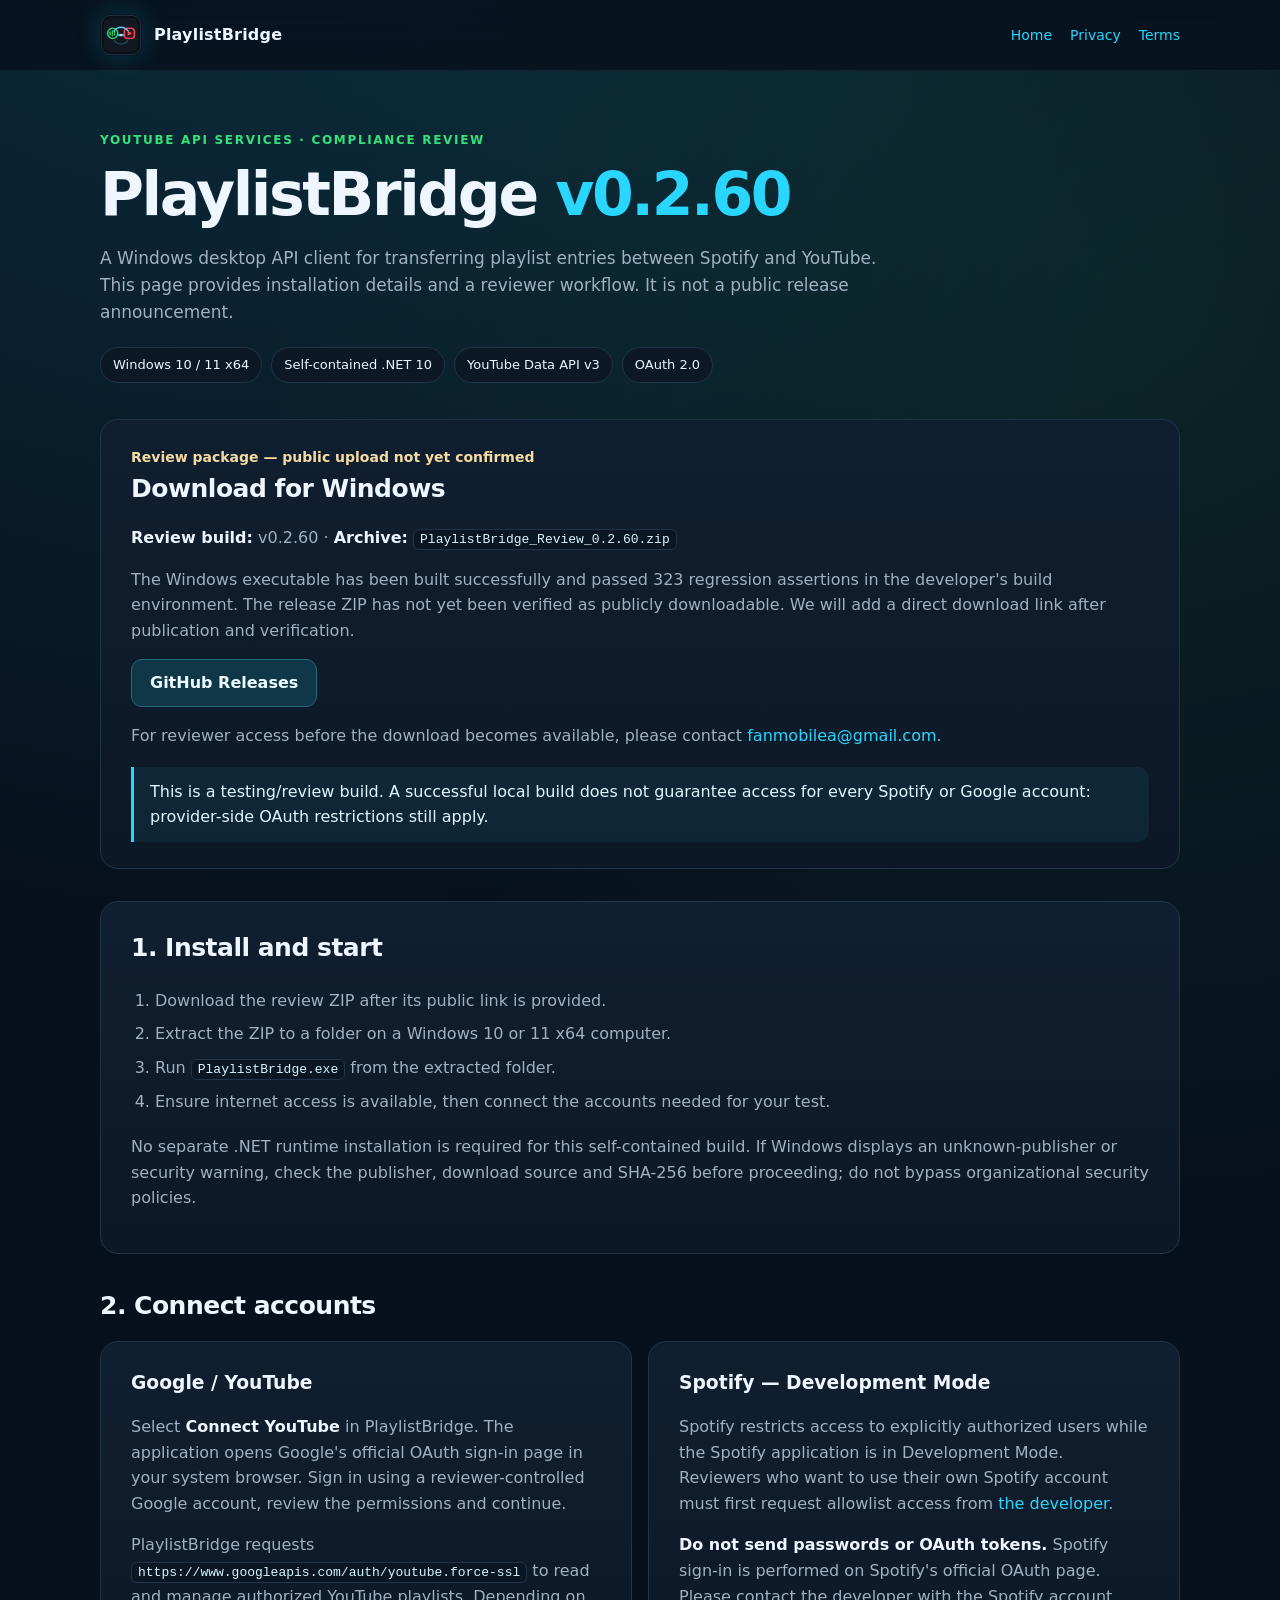
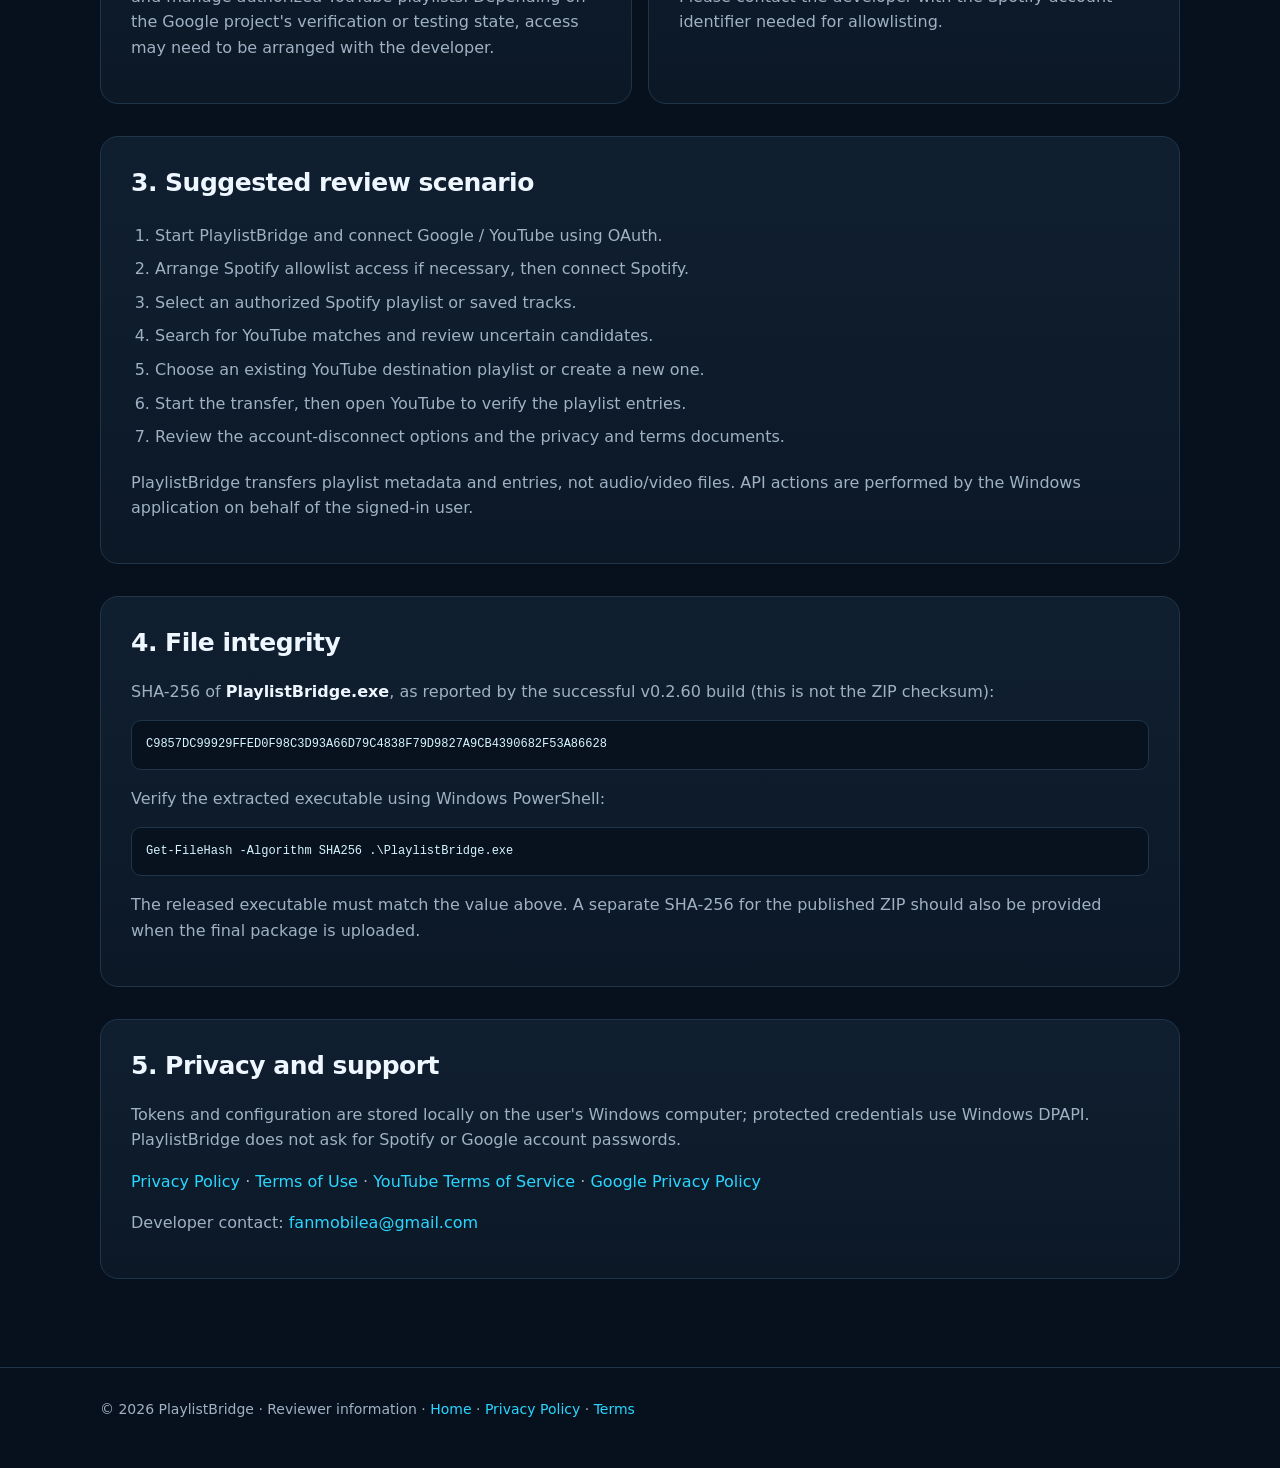
==== download.html @ fff68d15 "Add files via upload" ====
<!doctype html>
<html lang="en">
<head>
  <meta charset="utf-8">
  <meta name="viewport" content="width=device-width, initial-scale=1">
  <meta name="description" content="PlaylistBridge v0.2.60 Windows desktop application for YouTube API compliance review. Installation, OAuth access and testing guidance.">
  <title>Review Build · PlaylistBridge v0.2.60</title>
  <link rel="icon" href="assets/playlistbridge.png">
  <link rel="stylesheet" href="styles.css">
  <style>
    .review { padding: 60px 0 72px; }
    .review h1 { font-size: clamp(38px,6vw,60px); line-height:1.08; }
    .review h2 { font-size:25px; margin:0 0 15px; }
    .review h3 { margin-top:0; }
    .review section { padding: 16px 0; }
    .review .intro { max-width:800px; font-size:17px; color:var(--muted); }
    .review .panel { background:linear-gradient(180deg,var(--panel2),var(--panel)); border:1px solid var(--line); border-radius:18px; padding:26px 30px; }
    .review .panel p, .review .panel li { color:var(--muted); }
    .review .panel strong { color:var(--text); }
    .review .grid2 { display:grid; grid-template-columns:repeat(2,minmax(0,1fr)); gap:16px; }
    .review .pill-row { display:flex; flex-wrap:wrap; gap:9px; margin:20px 0; }
    .review .pill-row span { background:var(--panel); color:var(--text); border:1px solid var(--line); border-radius:999px; padding:7px 12px; font-size:13px; }
    .review .status { color:#f5dba2; font-weight:700; font-size:14px; }
    .review .notice { margin-top:18px; }
    .review .action { display:inline-block; background:#103747; color:#ecfbff; border:1px solid #27677a; border-radius:11px; padding:10px 18px; font-weight:700; }
    .review .action:hover { background:#175168; text-decoration:none; }
    .review pre { white-space:pre-wrap; overflow-wrap:anywhere; color:#d7f6ff; background:#07121e; padding:14px; border:1px solid var(--line); border-radius:10px; font-size:12px; }
    .review ol { padding-left:24px; }
    .review li { padding:4px 0; }
    @media(max-width:760px){.review .grid2{grid-template-columns:1fr}.review .panel{padding:20px}.review{padding-top:34px}}
  </style>
</head>
<body>
<header><div class="wrap"><nav>
  <a class="brand" href="./"><img src="assets/playlistbridge.png" alt="PlaylistBridge icon"><span>PlaylistBridge</span></a>
  <div class="links"><a href="./">Home</a><a href="privacy.html">Privacy</a><a href="terms.html">Terms</a></div>
</nav></div></header>
<main class="review"><div class="wrap">
  <div class="kicker">YouTube API Services · Compliance Review</div>
  <h1>PlaylistBridge <span style="color:var(--accent)">v0.2.60</span></h1>
  <p class="intro">A Windows desktop API client for transferring playlist entries between Spotify and YouTube. This page provides installation details and a reviewer workflow. It is not a public release announcement.</p>
  <div class="pill-row"><span>Windows 10 / 11 x64</span><span>Self-contained .NET 10</span><span>YouTube Data API v3</span><span>OAuth 2.0</span></div>

  <section id="download"><div class="panel">
    <div class="status">Review package — public upload not yet confirmed</div>
    <h2>Download for Windows</h2>
    <p><strong>Review build:</strong> v0.2.60 · <strong>Archive:</strong> <code>PlaylistBridge_Review_0.2.60.zip</code></p>
    <p>The Windows executable has been built successfully and passed 323 regression assertions in the developer's build environment. The release ZIP has not yet been verified as publicly downloadable. We will add a direct download link after publication and verification.</p>
    <p><a class="action" href="https://github.com/Rafaello0/PlaylistBridge/releases" rel="noopener noreferrer">GitHub Releases</a></p>
    <p>For reviewer access before the download becomes available, please contact <a href="mailto:fanmobilea@gmail.com?subject=PlaylistBridge%20review%20build">fanmobilea@gmail.com</a>.</p>
    <div class="notice">This is a testing/review build. A successful local build does not guarantee access for every Spotify or Google account: provider-side OAuth restrictions still apply.</div>
  </div></section>

  <section id="install"><div class="panel">
    <h2>1. Install and start</h2>
    <ol>
      <li>Download the review ZIP after its public link is provided.</li>
      <li>Extract the ZIP to a folder on a Windows 10 or 11 x64 computer.</li>
      <li>Run <code>PlaylistBridge.exe</code> from the extracted folder.</li>
      <li>Ensure internet access is available, then connect the accounts needed for your test.</li>
    </ol>
    <p>No separate .NET runtime installation is required for this self-contained build. If Windows displays an unknown-publisher or security warning, check the publisher, download source and SHA-256 before proceeding; do not bypass organizational security policies.</p>
  </div></section>

  <section id="oauth"><h2>2. Connect accounts</h2><div class="grid2">
    <div class="panel"><h3>Google / YouTube</h3>
      <p>Select <strong>Connect YouTube</strong> in PlaylistBridge. The application opens Google's official OAuth sign-in page in your system browser. Sign in using a reviewer-controlled Google account, review the permissions and continue.</p>
      <p>PlaylistBridge requests <code>https://www.googleapis.com/auth/youtube.force-ssl</code> to read and manage authorized YouTube playlists. Depending on the Google project's verification or testing state, access may need to be arranged with the developer.</p>
    </div>
    <div class="panel"><h3>Spotify — Development Mode</h3>
      <p>Spotify restricts access to explicitly authorized users while the Spotify application is in Development Mode. Reviewers who want to use their own Spotify account must first request allowlist access from <a href="mailto:fanmobilea@gmail.com?subject=PlaylistBridge%20Spotify%20reviewer%20access">the developer</a>.</p>
      <p><strong>Do not send passwords or OAuth tokens.</strong> Spotify sign-in is performed on Spotify's official OAuth page. Please contact the developer with the Spotify account identifier needed for allowlisting.</p>
    </div>
  </div></section>

  <section id="workflow"><div class="panel">
    <h2>3. Suggested review scenario</h2>
    <ol>
      <li>Start PlaylistBridge and connect Google / YouTube using OAuth.</li>
      <li>Arrange Spotify allowlist access if necessary, then connect Spotify.</li>
      <li>Select an authorized Spotify playlist or saved tracks.</li>
      <li>Search for YouTube matches and review uncertain candidates.</li>
      <li>Choose an existing YouTube destination playlist or create a new one.</li>
      <li>Start the transfer, then open YouTube to verify the playlist entries.</li>
      <li>Review the account-disconnect options and the privacy and terms documents.</li>
    </ol>
    <p>PlaylistBridge transfers playlist metadata and entries, not audio/video files. API actions are performed by the Windows application on behalf of the signed-in user.</p>
  </div></section>

  <section id="integrity"><div class="panel">
    <h2>4. File integrity</h2>
    <p>SHA-256 of <strong>PlaylistBridge.exe</strong>, as reported by the successful v0.2.60 build (this is not the ZIP checksum):</p>
    <pre>C9857DC99929FFED0F98C3D93A66D79C4838F79D9827A9CB4390682F53A86628</pre>
    <p>Verify the extracted executable using Windows PowerShell:</p>
    <pre>Get-FileHash -Algorithm SHA256 .\PlaylistBridge.exe</pre>
    <p>The released executable must match the value above. A separate SHA-256 for the published ZIP should also be provided when the final package is uploaded.</p>
  </div></section>

  <section id="support"><div class="panel">
    <h2>5. Privacy and support</h2>
    <p>Tokens and configuration are stored locally on the user's Windows computer; protected credentials use Windows DPAPI. PlaylistBridge does not ask for Spotify or Google account passwords.</p>
    <p><a href="privacy.html">Privacy Policy</a> · <a href="terms.html">Terms of Use</a> · <a href="https://www.youtube.com/t/terms" rel="noopener noreferrer">YouTube Terms of Service</a> · <a href="https://policies.google.com/privacy" rel="noopener noreferrer">Google Privacy Policy</a></p>
    <p>Developer contact: <a href="mailto:fanmobilea@gmail.com">fanmobilea@gmail.com</a></p>
  </div></section>
</div></main>
<footer><div class="wrap">© 2026 PlaylistBridge · Reviewer information · <a href="./">Home</a> · <a href="privacy.html">Privacy Policy</a> · <a href="terms.html">Terms</a></div></footer>
</body>
</html>
---- styles.css ----
:root {
  color-scheme: dark;
  --bg: #07111d;
  --panel: #0c1826;
  --panel2: #101f30;
  --text: #eef6ff;
  --muted: #9fb1c3;
  --line: #20354a;
  --accent: #29d6ff;
  --green: #35e27a;
  --red: #ff5b67;
  --shadow: 0 18px 60px rgba(0,0,0,.35);
}
* { box-sizing: border-box; }
html { scroll-behavior: smooth; }
body {
  margin: 0;
  font-family: Inter, ui-sans-serif, system-ui, -apple-system, "Segoe UI", Arial, sans-serif;
  background:
    radial-gradient(circle at 20% -10%, rgba(41,214,255,.16), transparent 35%),
    radial-gradient(circle at 90% 10%, rgba(53,226,122,.09), transparent 30%),
    var(--bg);
  color: var(--text);
  line-height: 1.6;
}
a { color: var(--accent); text-decoration: none; }
a:hover { text-decoration: underline; }
.wrap { width: min(1080px, calc(100% - 32px)); margin: 0 auto; }
header {
  position: sticky; top: 0; z-index: 10;
  background: rgba(7,17,29,.82);
  backdrop-filter: blur(18px);
  border-bottom: 1px solid rgba(255,255,255,.06);
}
nav { display:flex; align-items:center; justify-content:space-between; min-height:70px; gap:20px; }
.brand { display:flex; align-items:center; gap:12px; font-weight:800; letter-spacing:.2px; color:var(--text); }
.brand img { width:42px; height:42px; border-radius:11px; box-shadow: 0 0 26px rgba(41,214,255,.2); }
.links { display:flex; flex-wrap:wrap; gap:18px; font-size:14px; }
.hero { padding: 86px 0 54px; display:grid; grid-template-columns: 1.15fr .85fr; gap:46px; align-items:center; }
.kicker { color:var(--green); font-weight:700; text-transform:uppercase; letter-spacing:.14em; font-size:12px; }
h1 { font-size: clamp(42px, 7vw, 76px); line-height:1.02; margin: 12px 0 18px; letter-spacing:-.04em; }
h2 { margin-top:0; font-size:30px; letter-spacing:-.02em; }
h3 { margin-bottom:6px; }
.lead { color:var(--muted); font-size:18px; max-width:720px; }
.hero-card, .card {
  background: linear-gradient(180deg, rgba(16,31,48,.96), rgba(12,24,38,.96));
  border:1px solid var(--line); border-radius:20px; box-shadow:var(--shadow);
}
.hero-card { padding:28px; }
.hero-card img { width:100%; max-width:310px; display:block; margin:0 auto 22px; border-radius:24px; }
.badges { display:flex; flex-wrap:wrap; gap:10px; margin-top:22px; }
.badge { padding:7px 11px; border:1px solid var(--line); background:#0a1623; border-radius:999px; color:#cfe4f5; font-size:13px; }
section { padding: 34px 0 58px; }
.grid { display:grid; grid-template-columns:repeat(3,1fr); gap:18px; }
.card { padding:24px; }
.card p, .muted { color:var(--muted); }
.notice { border-left:3px solid var(--accent); padding:12px 16px; background:rgba(41,214,255,.07); border-radius:0 12px 12px 0; color:#dff7ff; }
ul { padding-left:22px; }
footer { border-top:1px solid var(--line); color:var(--muted); padding:30px 0 48px; font-size:14px; }
.page { padding: 58px 0 72px; }
.page .content { max-width:850px; }
.page h1 { font-size:48px; }
.meta { color:var(--muted); font-size:14px; margin-bottom:34px; }
code { color:#d7f6ff; background:#0a1623; border:1px solid var(--line); padding:2px 6px; border-radius:6px; }
@media (max-width: 820px) {
  .hero { grid-template-columns:1fr; padding-top:56px; }
  .grid { grid-template-columns:1fr; }
  .links { gap:12px; }
}
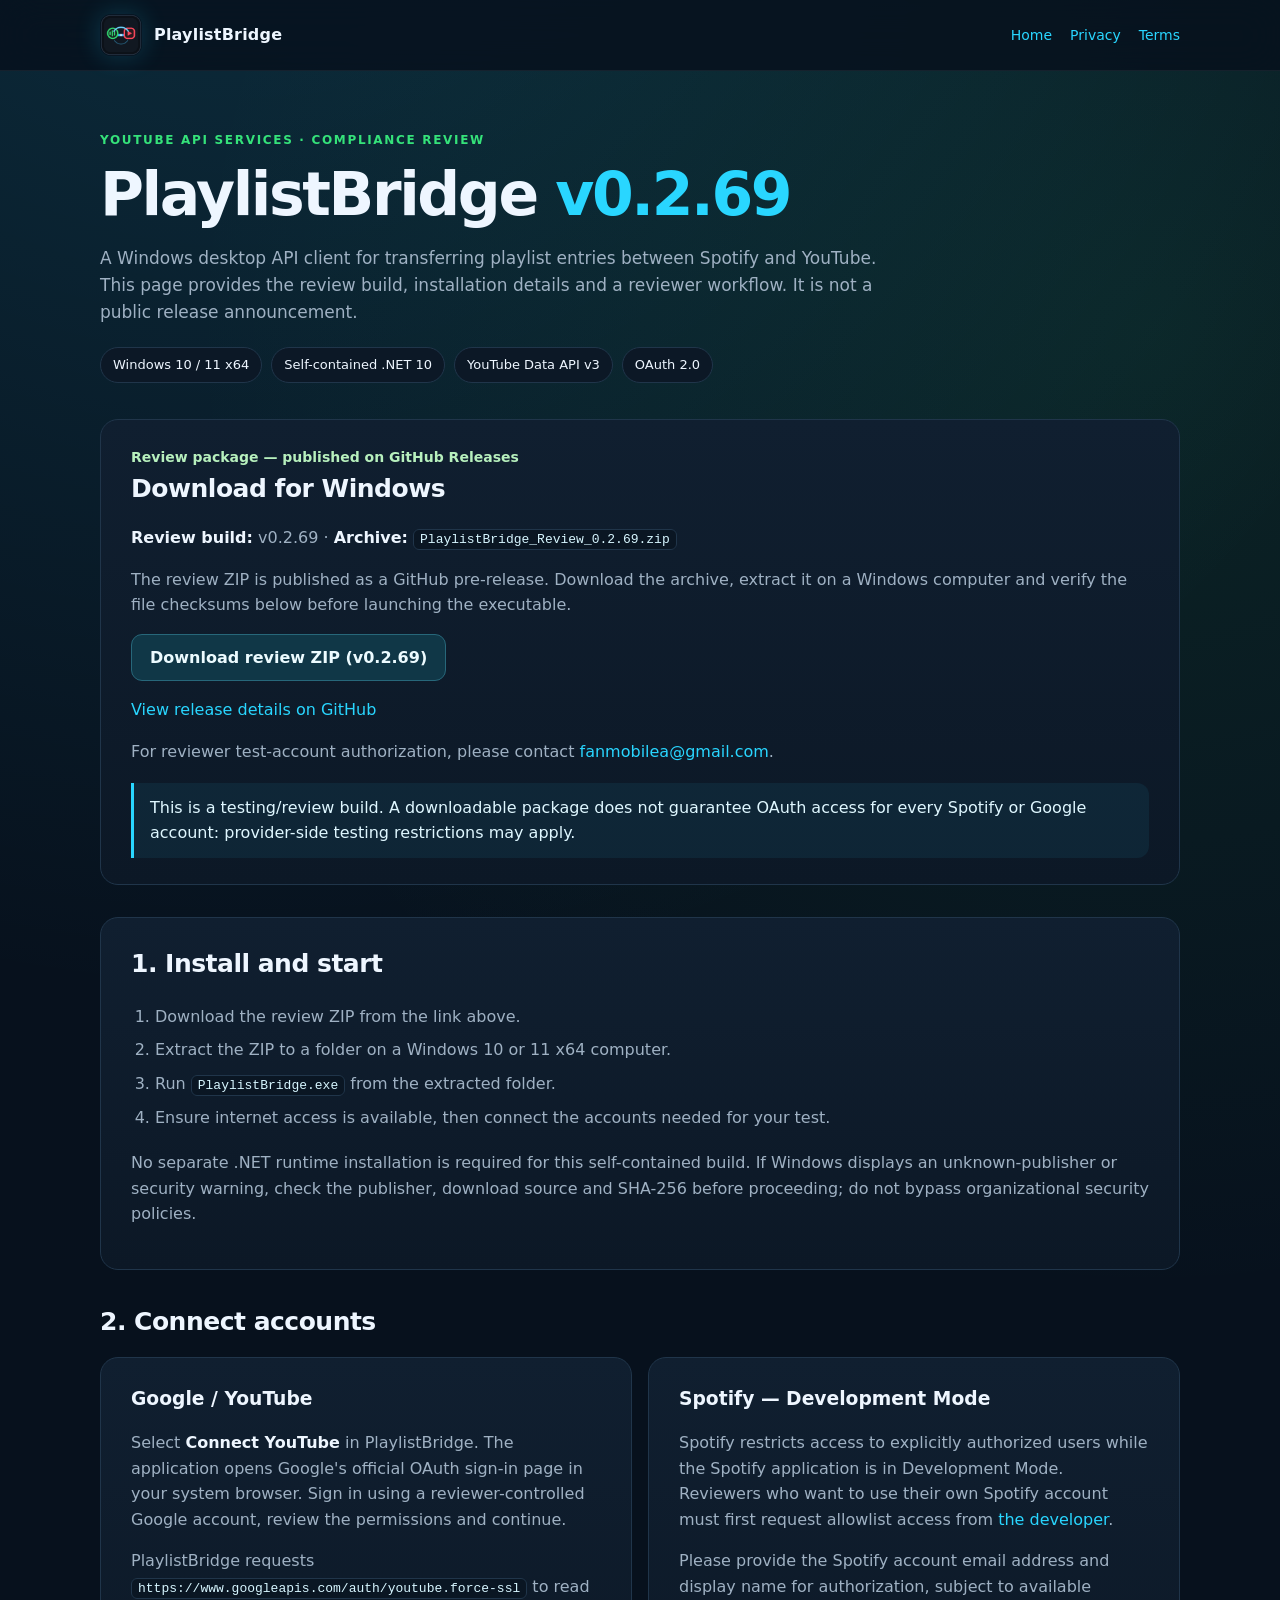
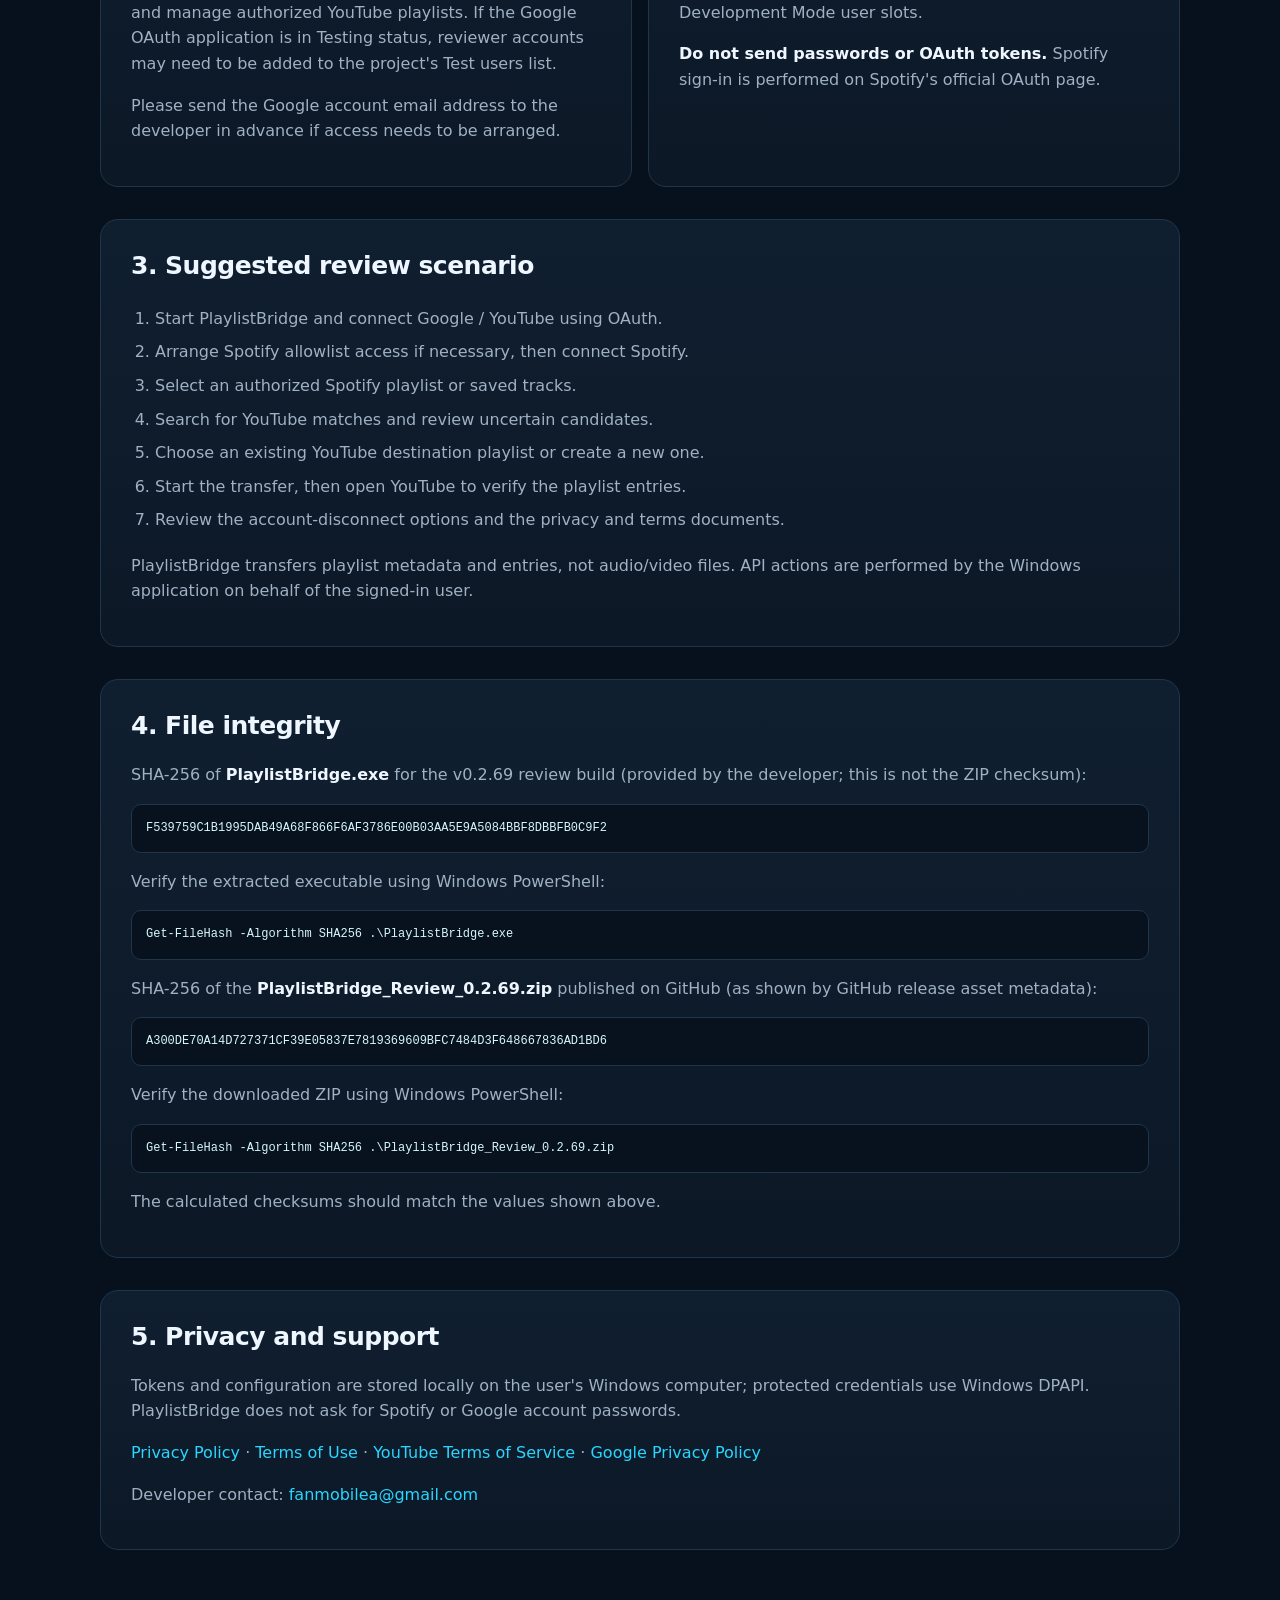
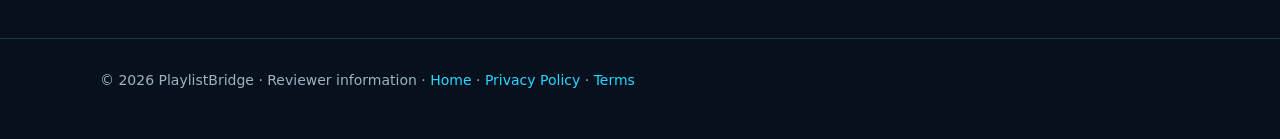
==== commit e9ba084a: "Add files via upload" ====
--- a/download.html
+++ b/download.html
@@ -3,8 +3,8 @@
 <head>
   <meta charset="utf-8">
   <meta name="viewport" content="width=device-width, initial-scale=1">
-  <meta name="description" content="PlaylistBridge v0.2.60 Windows desktop application for YouTube API compliance review. Installation, OAuth access and testing guidance.">
-  <title>Review Build · PlaylistBridge v0.2.60</title>
+  <meta name="description" content="PlaylistBridge v0.2.69 Windows desktop application for YouTube API compliance review. Download, installation, OAuth access and testing guidance.">
+  <title>Review Build · PlaylistBridge v0.2.69</title>
   <link rel="icon" href="assets/playlistbridge.png">
   <link rel="stylesheet" href="styles.css">
   <style>
@@ -20,7 +20,7 @@
     .review .grid2 { display:grid; grid-template-columns:repeat(2,minmax(0,1fr)); gap:16px; }
     .review .pill-row { display:flex; flex-wrap:wrap; gap:9px; margin:20px 0; }
     .review .pill-row span { background:var(--panel); color:var(--text); border:1px solid var(--line); border-radius:999px; padding:7px 12px; font-size:13px; }
-    .review .status { color:#f5dba2; font-weight:700; font-size:14px; }
+    .review .status { color:#b7f0bd; font-weight:700; font-size:14px; }
     .review .notice { margin-top:18px; }
     .review .action { display:inline-block; background:#103747; color:#ecfbff; border:1px solid #27677a; border-radius:11px; padding:10px 18px; font-weight:700; }
     .review .action:hover { background:#175168; text-decoration:none; }
@@ -37,24 +37,25 @@
 </nav></div></header>
 <main class="review"><div class="wrap">
   <div class="kicker">YouTube API Services · Compliance Review</div>
-  <h1>PlaylistBridge <span style="color:var(--accent)">v0.2.60</span></h1>
-  <p class="intro">A Windows desktop API client for transferring playlist entries between Spotify and YouTube. This page provides installation details and a reviewer workflow. It is not a public release announcement.</p>
+  <h1>PlaylistBridge <span style="color:var(--accent)">v0.2.69</span></h1>
+  <p class="intro">A Windows desktop API client for transferring playlist entries between Spotify and YouTube. This page provides the review build, installation details and a reviewer workflow. It is not a public release announcement.</p>
   <div class="pill-row"><span>Windows 10 / 11 x64</span><span>Self-contained .NET 10</span><span>YouTube Data API v3</span><span>OAuth 2.0</span></div>
 
   <section id="download"><div class="panel">
-    <div class="status">Review package — public upload not yet confirmed</div>
+    <div class="status">Review package — published on GitHub Releases</div>
     <h2>Download for Windows</h2>
-    <p><strong>Review build:</strong> v0.2.60 · <strong>Archive:</strong> <code>PlaylistBridge_Review_0.2.60.zip</code></p>
-    <p>The Windows executable has been built successfully and passed 323 regression assertions in the developer's build environment. The release ZIP has not yet been verified as publicly downloadable. We will add a direct download link after publication and verification.</p>
-    <p><a class="action" href="https://github.com/Rafaello0/PlaylistBridge/releases" rel="noopener noreferrer">GitHub Releases</a></p>
-    <p>For reviewer access before the download becomes available, please contact <a href="mailto:fanmobilea@gmail.com?subject=PlaylistBridge%20review%20build">fanmobilea@gmail.com</a>.</p>
-    <div class="notice">This is a testing/review build. A successful local build does not guarantee access for every Spotify or Google account: provider-side OAuth restrictions still apply.</div>
+    <p><strong>Review build:</strong> v0.2.69 · <strong>Archive:</strong> <code>PlaylistBridge_Review_0.2.69.zip</code></p>
+    <p>The review ZIP is published as a GitHub pre-release. Download the archive, extract it on a Windows computer and verify the file checksums below before launching the executable.</p>
+    <p><a class="action" href="https://github.com/Rafaello0/PlaylistBridge/releases/download/v0.2.69-review/PlaylistBridge_Review_0.2.69.zip" rel="noopener noreferrer">Download review ZIP (v0.2.69)</a></p>
+    <p><a href="https://github.com/Rafaello0/PlaylistBridge/releases/tag/v0.2.69-review" rel="noopener noreferrer">View release details on GitHub</a></p>
+    <p>For reviewer test-account authorization, please contact <a href="mailto:fanmobilea@gmail.com?subject=PlaylistBridge%20reviewer%20access">fanmobilea@gmail.com</a>.</p>
+    <div class="notice">This is a testing/review build. A downloadable package does not guarantee OAuth access for every Spotify or Google account: provider-side testing restrictions may apply.</div>
   </div></section>
 
   <section id="install"><div class="panel">
     <h2>1. Install and start</h2>
     <ol>
-      <li>Download the review ZIP after its public link is provided.</li>
+      <li>Download the review ZIP from the link above.</li>
       <li>Extract the ZIP to a folder on a Windows 10 or 11 x64 computer.</li>
       <li>Run <code>PlaylistBridge.exe</code> from the extracted folder.</li>
       <li>Ensure internet access is available, then connect the accounts needed for your test.</li>
@@ -65,11 +66,13 @@
   <section id="oauth"><h2>2. Connect accounts</h2><div class="grid2">
     <div class="panel"><h3>Google / YouTube</h3>
       <p>Select <strong>Connect YouTube</strong> in PlaylistBridge. The application opens Google's official OAuth sign-in page in your system browser. Sign in using a reviewer-controlled Google account, review the permissions and continue.</p>
-      <p>PlaylistBridge requests <code>https://www.googleapis.com/auth/youtube.force-ssl</code> to read and manage authorized YouTube playlists. Depending on the Google project's verification or testing state, access may need to be arranged with the developer.</p>
+      <p>PlaylistBridge requests <code>https://www.googleapis.com/auth/youtube.force-ssl</code> to read and manage authorized YouTube playlists. If the Google OAuth application is in Testing status, reviewer accounts may need to be added to the project's Test users list.</p>
+      <p>Please send the Google account email address to the developer in advance if access needs to be arranged.</p>
     </div>
     <div class="panel"><h3>Spotify — Development Mode</h3>
       <p>Spotify restricts access to explicitly authorized users while the Spotify application is in Development Mode. Reviewers who want to use their own Spotify account must first request allowlist access from <a href="mailto:fanmobilea@gmail.com?subject=PlaylistBridge%20Spotify%20reviewer%20access">the developer</a>.</p>
-      <p><strong>Do not send passwords or OAuth tokens.</strong> Spotify sign-in is performed on Spotify's official OAuth page. Please contact the developer with the Spotify account identifier needed for allowlisting.</p>
+      <p>Please provide the Spotify account email address and display name for authorization, subject to available Development Mode user slots.</p>
+      <p><strong>Do not send passwords or OAuth tokens.</strong> Spotify sign-in is performed on Spotify's official OAuth page.</p>
     </div>
   </div></section>
 
@@ -89,11 +92,15 @@
 
   <section id="integrity"><div class="panel">
     <h2>4. File integrity</h2>
-    <p>SHA-256 of <strong>PlaylistBridge.exe</strong>, as reported by the successful v0.2.60 build (this is not the ZIP checksum):</p>
-    <pre>C9857DC99929FFED0F98C3D93A66D79C4838F79D9827A9CB4390682F53A86628</pre>
+    <p>SHA-256 of <strong>PlaylistBridge.exe</strong> for the v0.2.69 review build (provided by the developer; this is not the ZIP checksum):</p>
+    <pre>F539759C1B1995DAB49A68F866F6AF3786E00B03AA5E9A5084BBF8DBBFB0C9F2</pre>
     <p>Verify the extracted executable using Windows PowerShell:</p>
     <pre>Get-FileHash -Algorithm SHA256 .\PlaylistBridge.exe</pre>
-    <p>The released executable must match the value above. A separate SHA-256 for the published ZIP should also be provided when the final package is uploaded.</p>
+    <p>SHA-256 of the <strong>PlaylistBridge_Review_0.2.69.zip</strong> published on GitHub (as shown by GitHub release asset metadata):</p>
+    <pre>A300DE70A14D727371CF39E05837E7819369609BFC7484D3F648667836AD1BD6</pre>
+    <p>Verify the downloaded ZIP using Windows PowerShell:</p>
+    <pre>Get-FileHash -Algorithm SHA256 .\PlaylistBridge_Review_0.2.69.zip</pre>
+    <p>The calculated checksums should match the values shown above.</p>
   </div></section>
 
   <section id="support"><div class="panel">
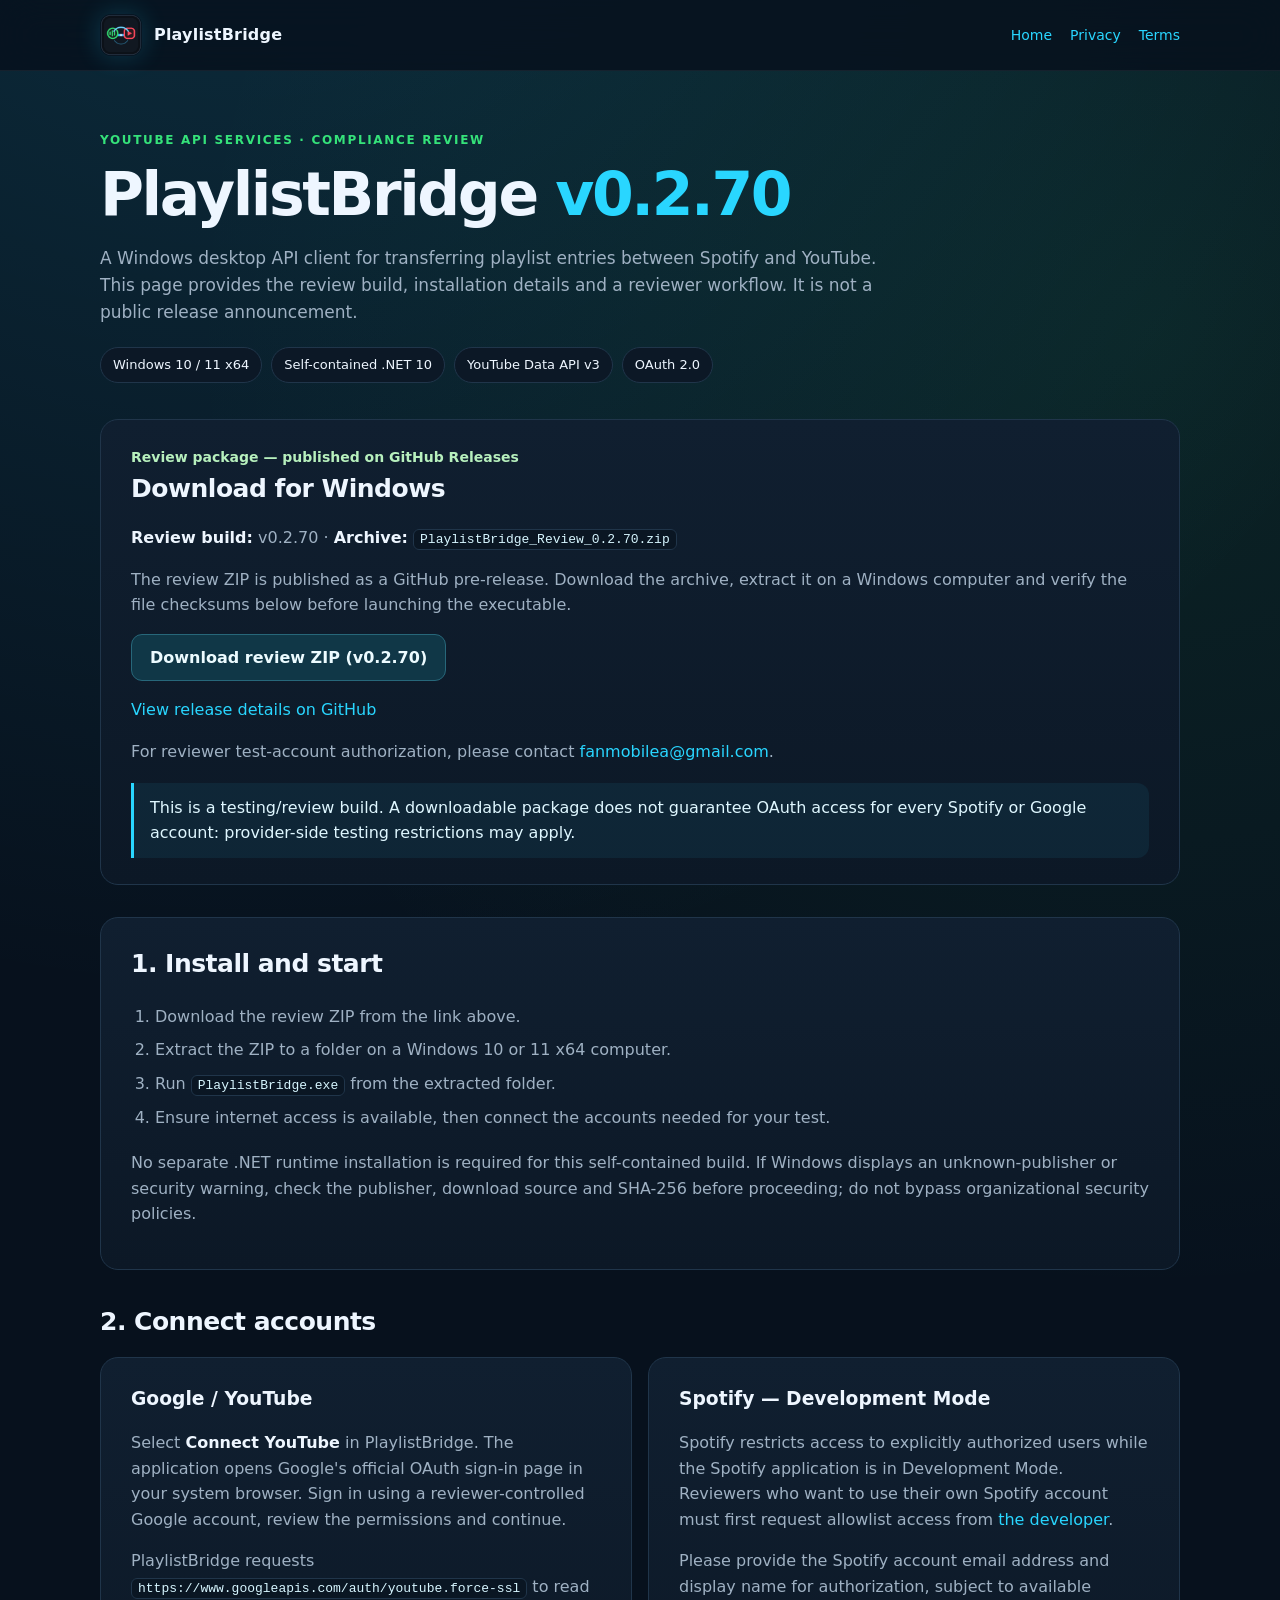
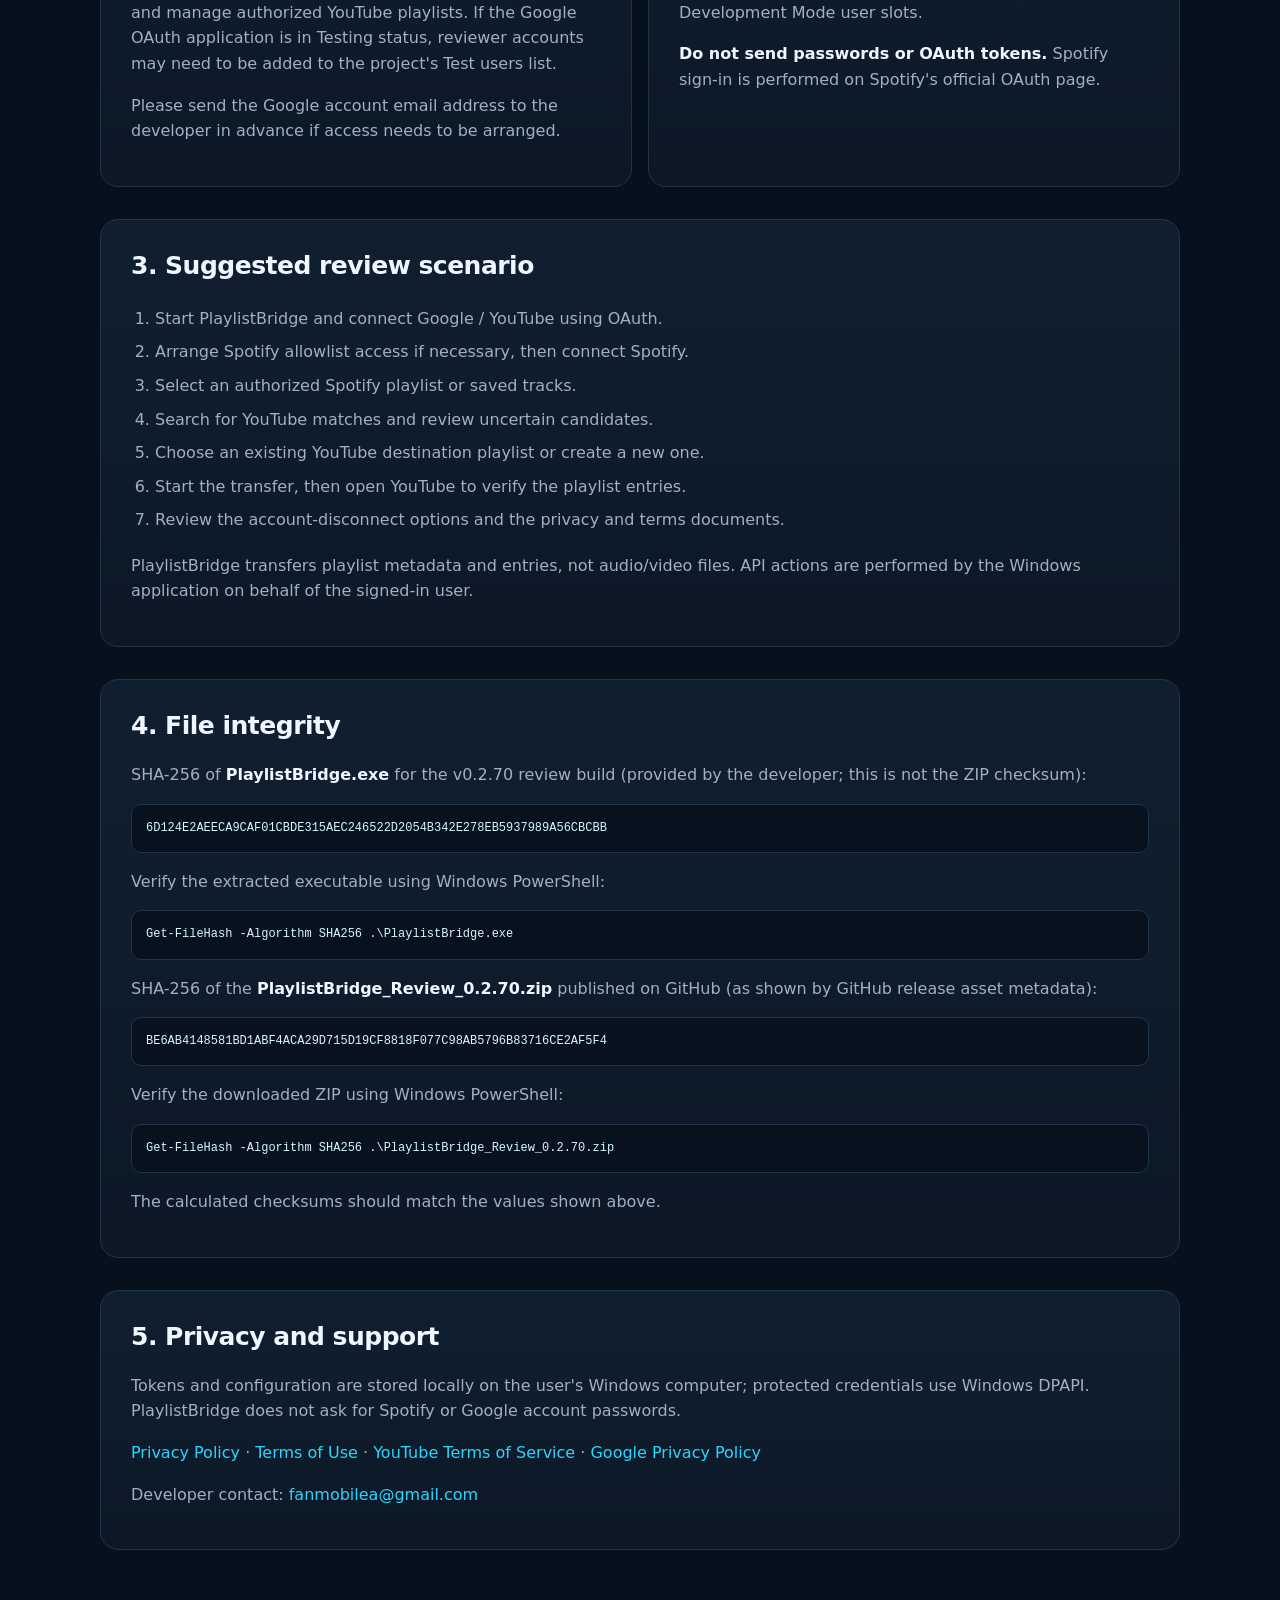
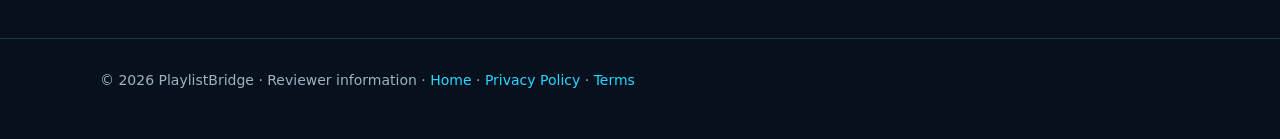
==== commit d97e0ba0: "Add files via upload" ====
--- a/download.html
+++ b/download.html
@@ -3,8 +3,8 @@
 <head>
   <meta charset="utf-8">
   <meta name="viewport" content="width=device-width, initial-scale=1">
-  <meta name="description" content="PlaylistBridge v0.2.69 Windows desktop application for YouTube API compliance review. Download, installation, OAuth access and testing guidance.">
-  <title>Review Build · PlaylistBridge v0.2.69</title>
+  <meta name="description" content="PlaylistBridge v0.2.70 Windows desktop application for YouTube API compliance review. Download, installation, OAuth access and testing guidance.">
+  <title>Review Build · PlaylistBridge v0.2.70</title>
   <link rel="icon" href="assets/playlistbridge.png">
   <link rel="stylesheet" href="styles.css">
   <style>
@@ -37,17 +37,17 @@
 </nav></div></header>
 <main class="review"><div class="wrap">
   <div class="kicker">YouTube API Services · Compliance Review</div>
-  <h1>PlaylistBridge <span style="color:var(--accent)">v0.2.69</span></h1>
+  <h1>PlaylistBridge <span style="color:var(--accent)">v0.2.70</span></h1>
   <p class="intro">A Windows desktop API client for transferring playlist entries between Spotify and YouTube. This page provides the review build, installation details and a reviewer workflow. It is not a public release announcement.</p>
   <div class="pill-row"><span>Windows 10 / 11 x64</span><span>Self-contained .NET 10</span><span>YouTube Data API v3</span><span>OAuth 2.0</span></div>
 
   <section id="download"><div class="panel">
     <div class="status">Review package — published on GitHub Releases</div>
     <h2>Download for Windows</h2>
-    <p><strong>Review build:</strong> v0.2.69 · <strong>Archive:</strong> <code>PlaylistBridge_Review_0.2.69.zip</code></p>
+    <p><strong>Review build:</strong> v0.2.70 · <strong>Archive:</strong> <code>PlaylistBridge_Review_0.2.70.zip</code></p>
     <p>The review ZIP is published as a GitHub pre-release. Download the archive, extract it on a Windows computer and verify the file checksums below before launching the executable.</p>
-    <p><a class="action" href="https://github.com/Rafaello0/PlaylistBridge/releases/download/v0.2.69-review/PlaylistBridge_Review_0.2.69.zip" rel="noopener noreferrer">Download review ZIP (v0.2.69)</a></p>
-    <p><a href="https://github.com/Rafaello0/PlaylistBridge/releases/tag/v0.2.69-review" rel="noopener noreferrer">View release details on GitHub</a></p>
+    <p><a class="action" href="https://github.com/Rafaello0/PlaylistBridge/releases/download/v0.2.70-review/PlaylistBridge_Review_0.2.70.zip" rel="noopener noreferrer">Download review ZIP (v0.2.70)</a></p>
+    <p><a href="https://github.com/Rafaello0/PlaylistBridge/releases/tag/v0.2.70-review" rel="noopener noreferrer">View release details on GitHub</a></p>
     <p>For reviewer test-account authorization, please contact <a href="mailto:fanmobilea@gmail.com?subject=PlaylistBridge%20reviewer%20access">fanmobilea@gmail.com</a>.</p>
     <div class="notice">This is a testing/review build. A downloadable package does not guarantee OAuth access for every Spotify or Google account: provider-side testing restrictions may apply.</div>
   </div></section>
@@ -92,14 +92,14 @@
 
   <section id="integrity"><div class="panel">
     <h2>4. File integrity</h2>
-    <p>SHA-256 of <strong>PlaylistBridge.exe</strong> for the v0.2.69 review build (provided by the developer; this is not the ZIP checksum):</p>
-    <pre>F539759C1B1995DAB49A68F866F6AF3786E00B03AA5E9A5084BBF8DBBFB0C9F2</pre>
+    <p>SHA-256 of <strong>PlaylistBridge.exe</strong> for the v0.2.70 review build (provided by the developer; this is not the ZIP checksum):</p>
+    <pre>6D124E2AEECA9CAF01CBDE315AEC246522D2054B342E278EB5937989A56CBCBB</pre>
     <p>Verify the extracted executable using Windows PowerShell:</p>
     <pre>Get-FileHash -Algorithm SHA256 .\PlaylistBridge.exe</pre>
-    <p>SHA-256 of the <strong>PlaylistBridge_Review_0.2.69.zip</strong> published on GitHub (as shown by GitHub release asset metadata):</p>
-    <pre>A300DE70A14D727371CF39E05837E7819369609BFC7484D3F648667836AD1BD6</pre>
+    <p>SHA-256 of the <strong>PlaylistBridge_Review_0.2.70.zip</strong> published on GitHub (as shown by GitHub release asset metadata):</p>
+    <pre>BE6AB4148581BD1ABF4ACA29D715D19CF8818F077C98AB5796B83716CE2AF5F4</pre>
     <p>Verify the downloaded ZIP using Windows PowerShell:</p>
-    <pre>Get-FileHash -Algorithm SHA256 .\PlaylistBridge_Review_0.2.69.zip</pre>
+    <pre>Get-FileHash -Algorithm SHA256 .\PlaylistBridge_Review_0.2.70.zip</pre>
     <p>The calculated checksums should match the values shown above.</p>
   </div></section>
 
